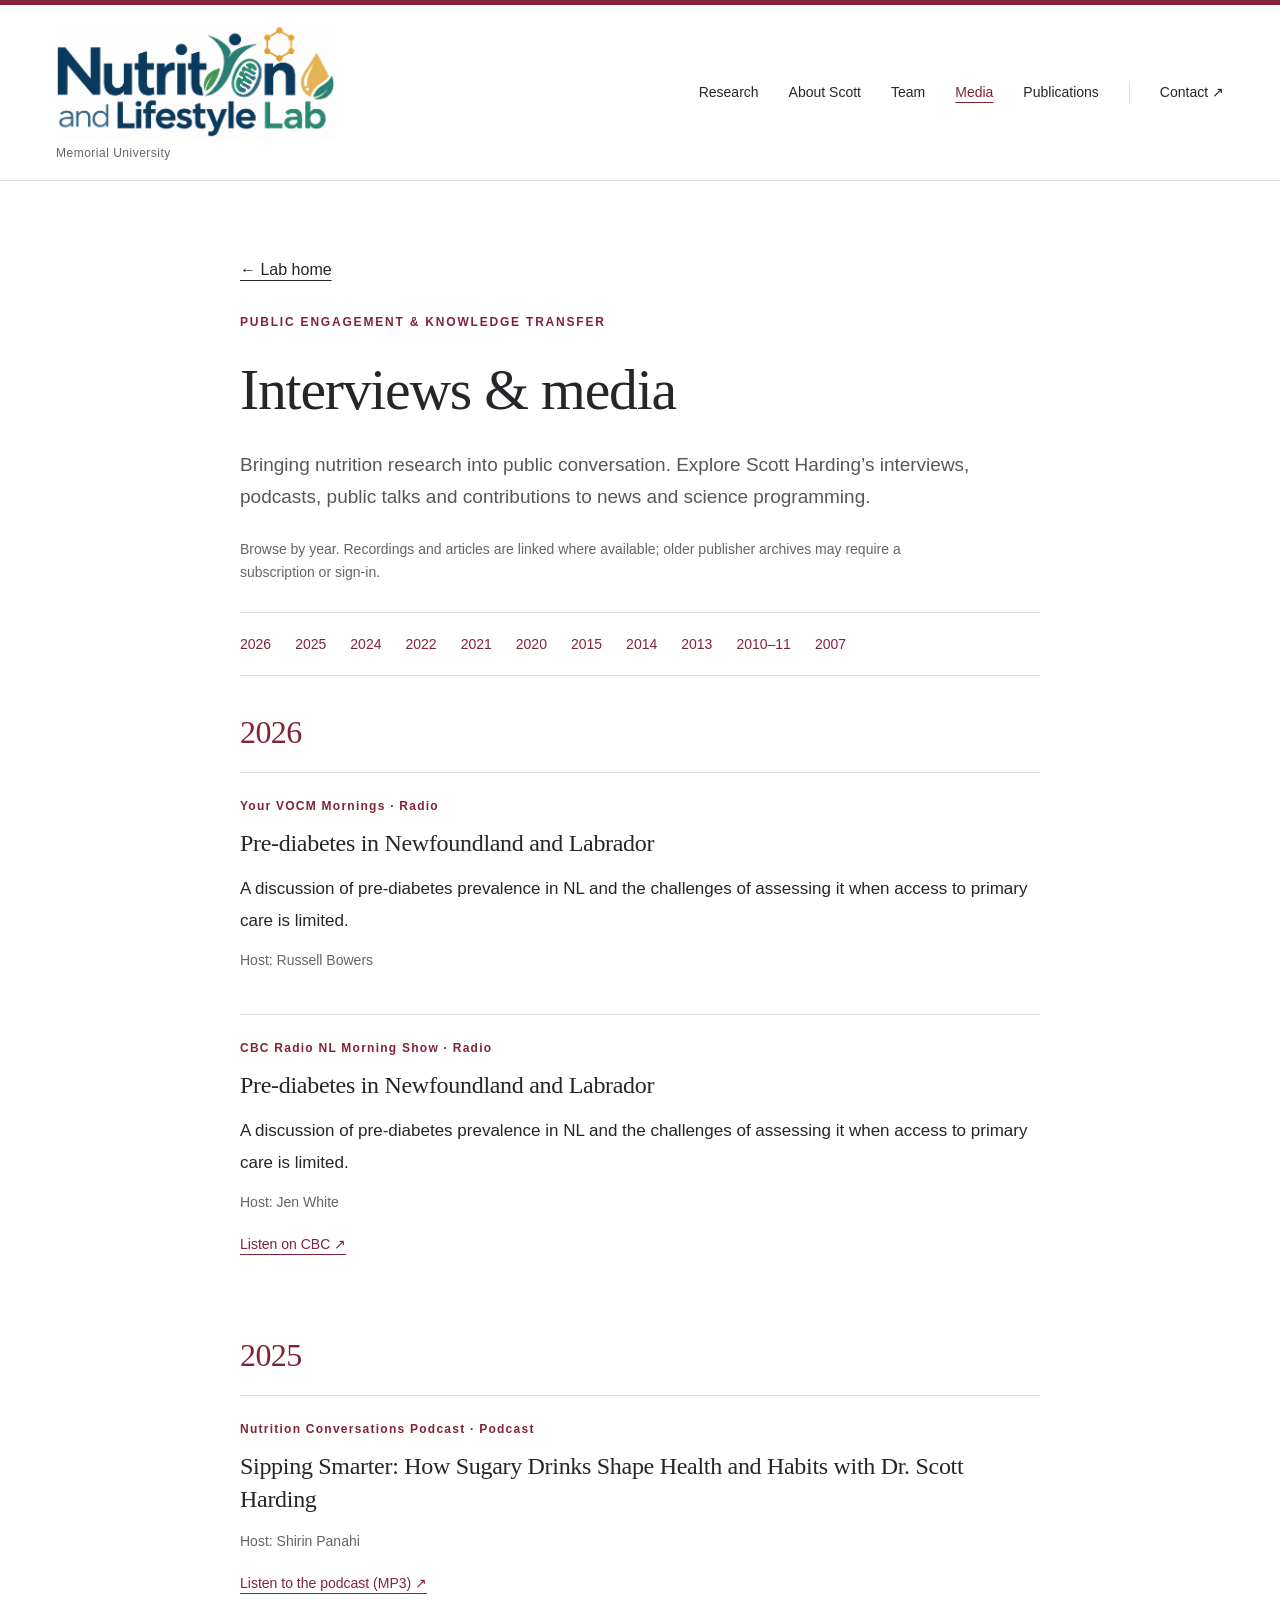
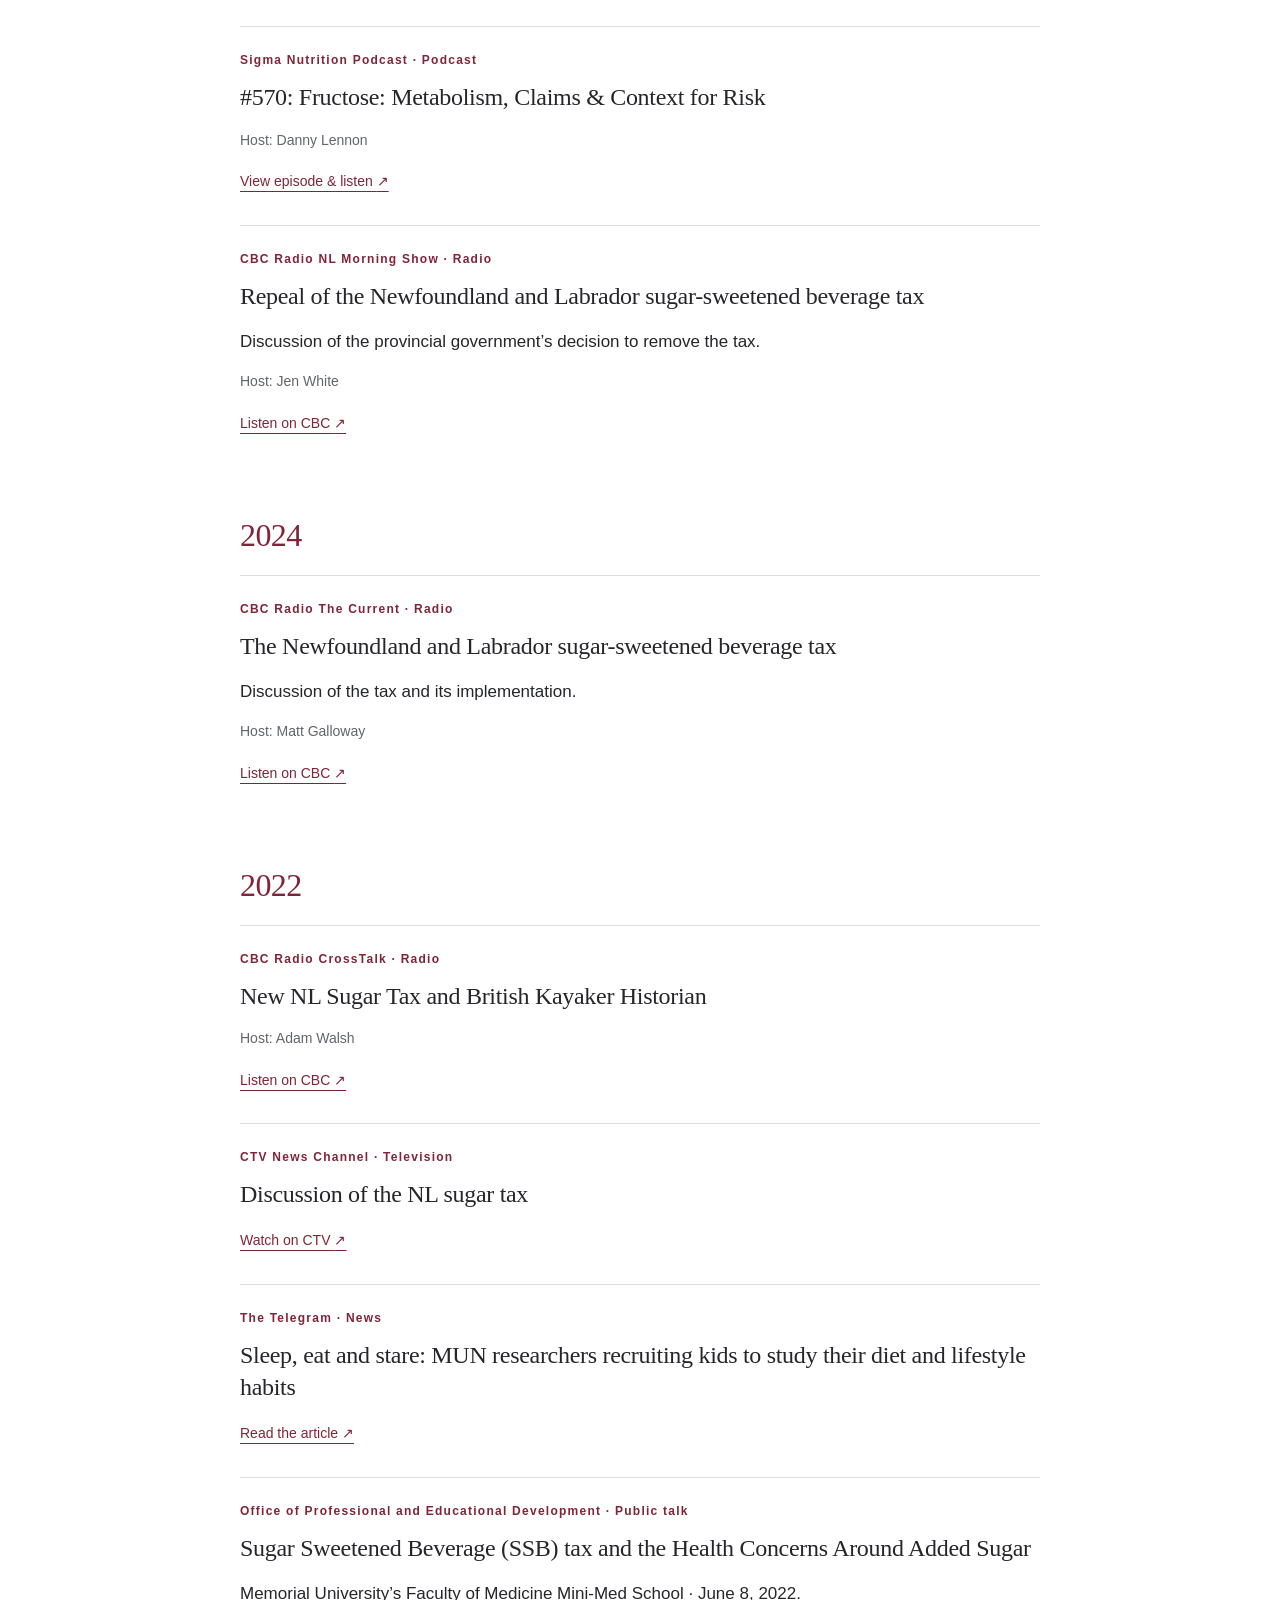
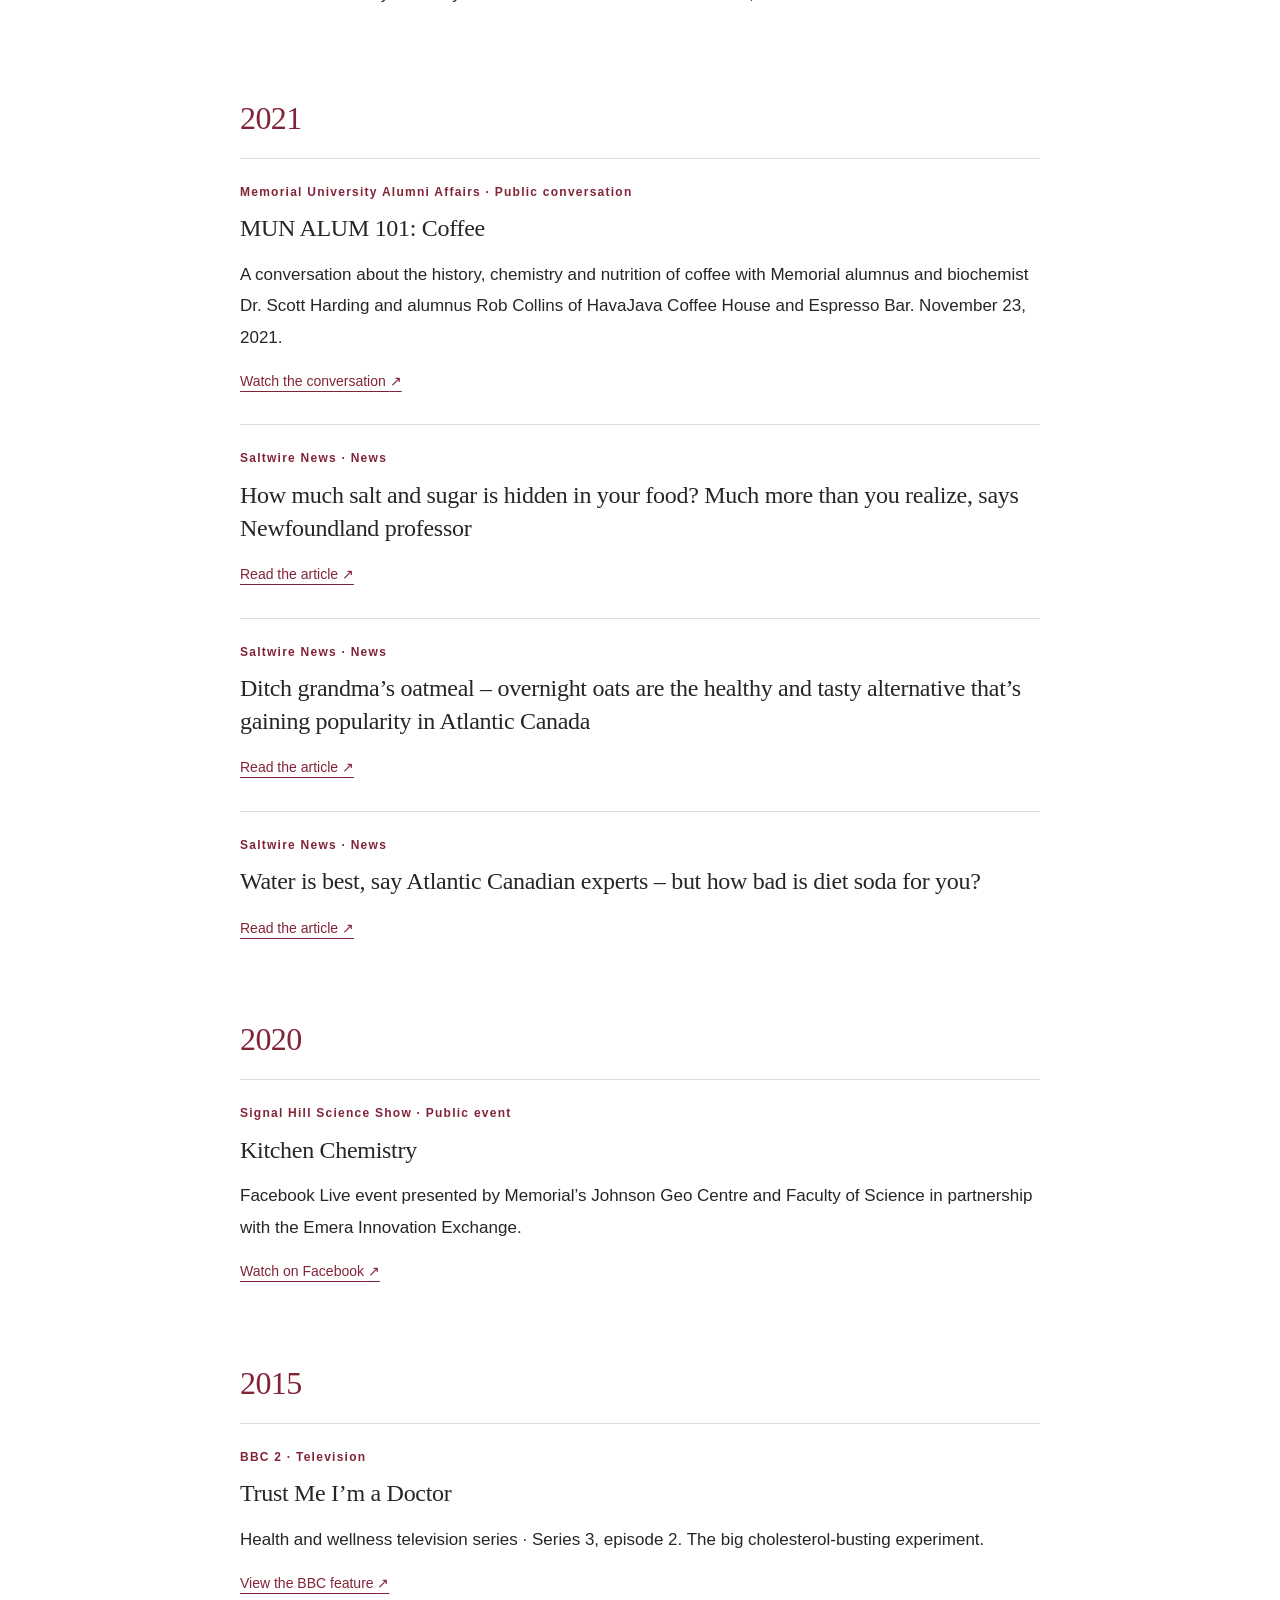
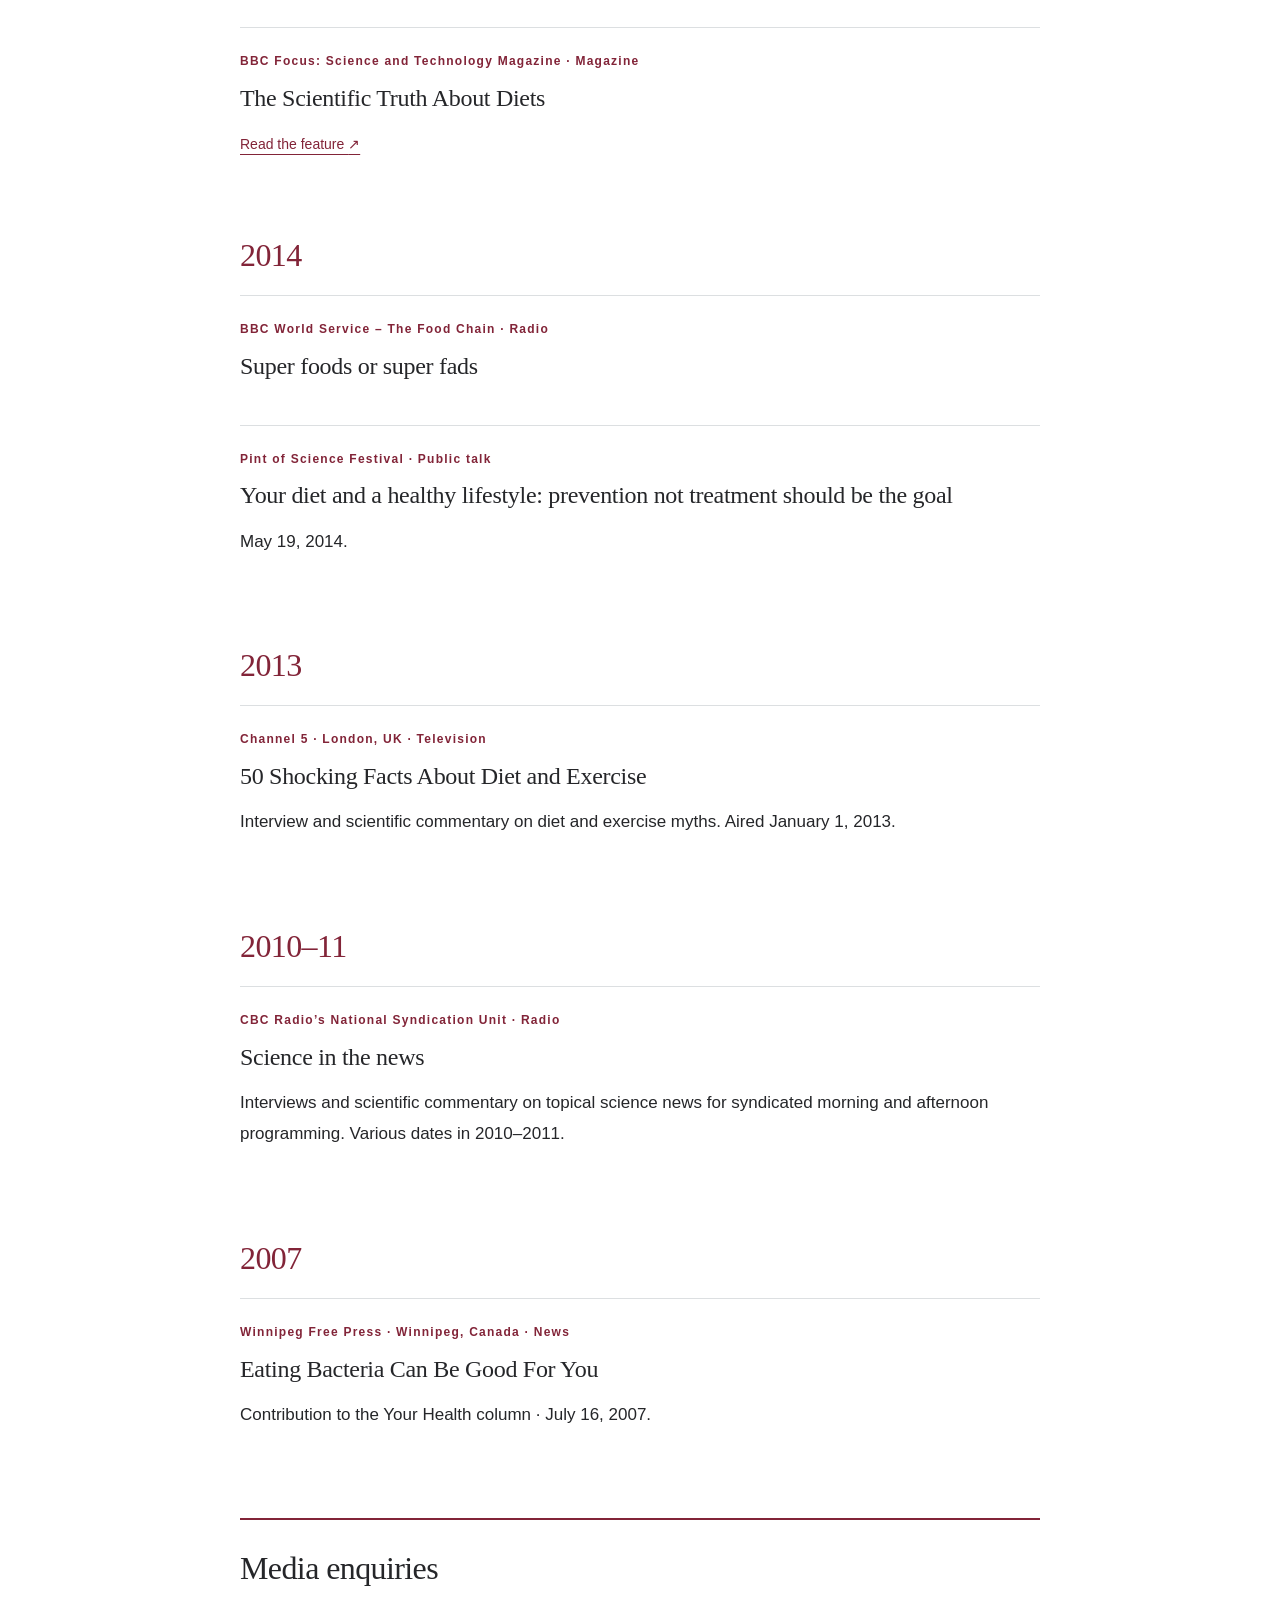
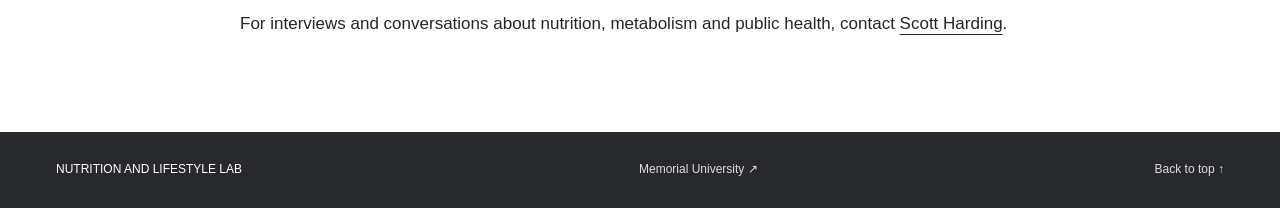
==== media/index.html @ 34200811 "Publish finished Nutrition and Lifestyle Lab website" ====
<!doctype html>
<html lang="en"><head><meta charset="utf-8"><meta name="viewport" content="width=device-width, initial-scale=1">
<title>Interviews &amp; Media | Nutrition and Lifestyle Lab</title>
<meta name="description" content="Interviews, podcasts, public talks and media contributions by Dr. Scott Harding on nutrition, metabolism and public health.">
<link rel="stylesheet" href="../style.css"></head><body><a class="skip" href="#main">Skip to content</a><header><div class="nav wrap"><a class="brand" href="../" aria-label="Nutrition and Lifestyle Lab home"><img class="brand-logo" src="../nll-logo.png" alt="Nutrition and Lifestyle Lab" width="1153" height="478" fetchpriority="high"><span class="brand-affiliation">Memorial University</span></a><nav aria-label="Main navigation"><a href="../#research">Research</a><a href="../#about">About Scott</a><a href="../team/">Team</a><a href="../media/" aria-current="page">Media</a><a href="../#publications">Publications</a><a href="../#contact">Contact <span aria-hidden="true">↗</span></a></nav></div></header>
<main id="main"><section class="wrap section story-heading"><a href="../">← Lab home</a>
<p class="eyebrow">PUBLIC ENGAGEMENT &amp; KNOWLEDGE TRANSFER</p><h1>Interviews &amp; media</h1>
<p class="intro">Bringing nutrition research into public conversation. Explore Scott Harding’s interviews, podcasts, public talks and contributions to news and science programming.</p>
<p class="source-note">Browse by year. Recordings and articles are linked where available; older publisher archives may require a subscription or sign-in.</p>
<nav class="story-nav" aria-label="Browse media by year"><a href="#year-2026">2026</a><a href="#year-2025">2025</a><a href="#year-2024">2024</a><a href="#year-2022">2022</a><a href="#year-2021">2021</a><a href="#year-2020">2020</a><a href="#year-2015">2015</a><a href="#year-2014">2014</a><a href="#year-2013">2013</a><a href="#year-2010-11">2010–11</a><a href="#year-2007">2007</a></nav></section>
<div class="wrap story media-archive"><section class="media-year" aria-labelledby="year-2026"><h2 id="year-2026">2026</h2><article class="media-entry"><p class="topic">Your VOCM Mornings · Radio</p><h3>Pre-diabetes in Newfoundland and Labrador</h3><p>A discussion of pre-diabetes prevalence in NL and the challenges of assessing it when access to primary care is limited.</p><p class="media-host">Host: Russell Bowers</p></article><article class="media-entry"><p class="topic">CBC Radio NL Morning Show · Radio</p><h3>Pre-diabetes in Newfoundland and Labrador</h3><p>A discussion of pre-diabetes prevalence in NL and the challenges of assessing it when access to primary care is limited.</p><p class="media-host">Host: Jen White</p><a class="text-link" href="https://www.cbc.ca/listen/live-radio/1-56-st-johns-morning-show/clip/16219488-rates-diabetes-rise-across-canada.-what-pre-diabetes">Listen on CBC <span aria-hidden="true">↗</span></a></article></section><section class="media-year" aria-labelledby="year-2025"><h2 id="year-2025">2025</h2><article class="media-entry"><p class="topic">Nutrition Conversations Podcast · Podcast</p><h3>Sipping Smarter: How Sugary Drinks Shape Health and Habits with Dr. Scott Harding</h3><p class="media-host">Host: Shirin Panahi</p><a class="text-link" href="https://cns-scn.ca/sites/default/uploads/podcasts/mp3/54d54caf84e5bbd48172cd1f0cc1484d.mp3">Listen to the podcast (MP3) <span aria-hidden="true">↗</span></a></article><article class="media-entry"><p class="topic">Sigma Nutrition Podcast · Podcast</p><h3>#570: Fructose: Metabolism, Claims &amp; Context for Risk</h3><p class="media-host">Host: Danny Lennon</p><a class="text-link" href="https://sigmanutrition.com/podcast/episode570/">View episode &amp; listen <span aria-hidden="true">↗</span></a></article><article class="media-entry"><p class="topic">CBC Radio NL Morning Show · Radio</p><h3>Repeal of the Newfoundland and Labrador sugar-sweetened beverage tax</h3><p>Discussion of the provincial government’s decision to remove the tax.</p><p class="media-host">Host: Jen White</p><a class="text-link" href="https://www.cbc.ca/listen/live-radio/1-56-st-johns-morning-show/clip/16145957-nutrition-professors-shocked-provincial-governments-decision-remove-sugar">Listen on CBC <span aria-hidden="true">↗</span></a></article></section><section class="media-year" aria-labelledby="year-2024"><h2 id="year-2024">2024</h2><article class="media-entry"><p class="topic">CBC Radio The Current · Radio</p><h3>The Newfoundland and Labrador sugar-sweetened beverage tax</h3><p>Discussion of the tax and its implementation.</p><p class="media-host">Host: Matt Galloway</p><a class="text-link" href="https://www.cbc.ca/listen/live-radio/1-63-the-current/clip/16110133-tackling-obesity-epidemic">Listen on CBC <span aria-hidden="true">↗</span></a></article></section><section class="media-year" aria-labelledby="year-2022"><h2 id="year-2022">2022</h2><article class="media-entry"><p class="topic">CBC Radio CrossTalk · Radio</p><h3>New NL Sugar Tax and British Kayaker Historian</h3><p class="media-host">Host: Adam Walsh</p><a class="text-link" href="https://www.cbc.ca/listen/live-radio/1-89/clip/15934188">Listen on CBC <span aria-hidden="true">↗</span></a></article><article class="media-entry"><p class="topic">CTV News Channel · Television</p><h3>Discussion of the NL sugar tax</h3><a class="text-link" href="https://www.ctvnews.ca/video?clipId=2512793">Watch on CTV <span aria-hidden="true">↗</span></a></article><article class="media-entry"><p class="topic">The Telegram · News</p><h3>Sleep, eat and stare: MUN researchers recruiting kids to study their diet and lifestyle habits</h3><a class="text-link" href="https://www.saltwire.com/atlantic-canada/lifestyles/sleep-eat-and-stare-mun-researchers-recruiting-kids-to-study-their-diet-and-lifestyle-habits-100717423/">Read the article <span aria-hidden="true">↗</span></a></article><article class="media-entry"><p class="topic">Office of Professional and Educational Development · Public talk</p><h3>Sugar Sweetened Beverage (SSB) tax and the Health Concerns Around Added Sugar</h3><p>Memorial University’s Faculty of Medicine Mini-Med School · June 8, 2022.</p></article></section><section class="media-year" aria-labelledby="year-2021"><h2 id="year-2021">2021</h2><article class="media-entry"><p class="topic">Memorial University Alumni Affairs · Public conversation</p><h3>MUN ALUM 101: Coffee</h3><p>A conversation about the history, chemistry and nutrition of coffee with Memorial alumnus and biochemist Dr. Scott Harding and alumnus Rob Collins of HavaJava Coffee House and Espresso Bar. November 23, 2021.</p><a class="text-link" href="https://youtu.be/mo2rugDzQDI">Watch the conversation <span aria-hidden="true">↗</span></a></article><article class="media-entry"><p class="topic">Saltwire News · News</p><h3>How much salt and sugar is hidden in your food? Much more than you realize, says Newfoundland professor</h3><a class="text-link" href="https://www.saltwire.com/atlantic-canada/lifestyles/how-much-salt-and-sugar-is-hidden-in-your-food-much-more-than-you-realize-says-newfoundland-professor-100603102/">Read the article <span aria-hidden="true">↗</span></a></article><article class="media-entry"><p class="topic">Saltwire News · News</p><h3>Ditch grandma’s oatmeal – overnight oats are the healthy and tasty alternative that’s gaining popularity in Atlantic Canada</h3><a class="text-link" href="https://www.saltwire.com/nova-scotia/lifestyles/ditch-grandmas-oatmeal-overnight-oats-are-the-healthy-and-tasty-alternative-thats-gaining-popularity-in-atlantic-canada-562484/">Read the article <span aria-hidden="true">↗</span></a></article><article class="media-entry"><p class="topic">Saltwire News · News</p><h3>Water is best, say Atlantic Canadian experts – but how bad is diet soda for you?</h3><a class="text-link" href="https://www.saltwire.com/nova-scotia/lifestyles/water-is-best-say-atlantic-canadian-experts-but-how-bad-is-diet-soda-for-you-561380/">Read the article <span aria-hidden="true">↗</span></a></article></section><section class="media-year" aria-labelledby="year-2020"><h2 id="year-2020">2020</h2><article class="media-entry"><p class="topic">Signal Hill Science Show · Public event</p><h3>Kitchen Chemistry</h3><p>Facebook Live event presented by Memorial’s Johnson Geo Centre and Faculty of Science in partnership with the Emera Innovation Exchange.</p><a class="text-link" href="https://www.facebook.com/51269471314/videos/358355875518240">Watch on Facebook <span aria-hidden="true">↗</span></a></article></section><section class="media-year" aria-labelledby="year-2015"><h2 id="year-2015">2015</h2><article class="media-entry"><p class="topic">BBC 2 · Television</p><h3>Trust Me I’m a Doctor</h3><p>Health and wellness television series · Series 3, episode 2. The big cholesterol-busting experiment.</p><a class="text-link" href="http://www.bbc.co.uk/programmes/articles/1gwkvHnPHRTlTQgzNrTrndx/the-big-cholesterol-busting-experiment">View the BBC feature <span aria-hidden="true">↗</span></a></article><article class="media-entry"><p class="topic">BBC Focus: Science and Technology Magazine · Magazine</p><h3>The Scientific Truth About Diets</h3><a class="text-link" href="http://www.sciencefocus.com/feature/science/scientific-truth-about-diets">Read the feature <span aria-hidden="true">↗</span></a></article></section><section class="media-year" aria-labelledby="year-2014"><h2 id="year-2014">2014</h2><article class="media-entry"><p class="topic">BBC World Service – The Food Chain · Radio</p><h3>Super foods or super fads</h3></article><article class="media-entry"><p class="topic">Pint of Science Festival · Public talk</p><h3>Your diet and a healthy lifestyle: prevention not treatment should be the goal</h3><p>May 19, 2014.</p></article></section><section class="media-year" aria-labelledby="year-2013"><h2 id="year-2013">2013</h2><article class="media-entry"><p class="topic">Channel 5 · London, UK · Television</p><h3>50 Shocking Facts About Diet and Exercise</h3><p>Interview and scientific commentary on diet and exercise myths. Aired January 1, 2013.</p></article></section><section class="media-year" aria-labelledby="year-2010-11"><h2 id="year-2010-11">2010–11</h2><article class="media-entry"><p class="topic">CBC Radio’s National Syndication Unit · Radio</p><h3>Science in the news</h3><p>Interviews and scientific commentary on topical science news for syndicated morning and afternoon programming. Various dates in 2010–2011.</p></article></section><section class="media-year" aria-labelledby="year-2007"><h2 id="year-2007">2007</h2><article class="media-entry"><p class="topic">Winnipeg Free Press · Winnipeg, Canada · News</p><h3>Eating Bacteria Can Be Good For You</h3><p>Contribution to the Your Health column · July 16, 2007.</p></article></section>
<aside class="media-contact"><h2>Media enquiries</h2><p>For interviews and conversations about nutrition, metabolism and public health, contact <a href="mailto:sharding@mun.ca">Scott Harding</a>.</p></aside>
</div></main><footer><div class="wrap"><span>NUTRITION AND LIFESTYLE LAB </span><a href="https://www.mun.ca/human-biosciences/scott-harding/the-harding-lab/">Memorial University ↗</a><a href="#">Back to top ↑</a></div></footer></body></html>
---- style.css ----
:root{--ink:#252629;--muted:#62656b;--wine:#822438;--line:#dcdfe1;--pale:#f4f5f6}*{box-sizing:border-box}html{scroll-behavior:smooth;scroll-padding-top:100px}body{margin:0;color:var(--ink);background:#fff;font:16px/1.65 Arial,Helvetica,sans-serif}a{color:inherit;text-underline-offset:5px}a:hover{color:var(--wine)}a:focus-visible,summary:focus-visible{outline:3px solid #b16072;outline-offset:6px}.wrap{max-width:1200px;width:calc(100% - 112px);margin:auto}.skip{position:absolute;top:-100px;background:white;z-index:10;padding:15px}.skip:focus{top:0}header{border-top:5px solid var(--wine);border-bottom:1px solid var(--line);background:#fff}.nav{display:flex;justify-content:space-between;align-items:center;min-height:100px;gap:25px}.brand{display:flex;align-items:center;gap:16px;text-decoration:none;font-weight:700;letter-spacing:1.5px;font-size:16px;line-height:1.4}.brand-mark{font:54px/1 Georgia,serif;letter-spacing:-5px}.brand-mark span{color:var(--wine)}.brand small{display:block;font-size:13px;font-weight:400;letter-spacing:.6px;color:var(--muted);margin-top:4px}nav{display:flex;gap:30px;font-size:14px}nav a{text-decoration:none}nav a:last-child{border-left:1px solid var(--line);padding-left:30px}.hero{padding:66px 0 72px}.eyebrow{font-size:12px;letter-spacing:1.8px;color:var(--wine);font-weight:700;margin:0 0 24px}.hero-grid{display:grid;grid-template-columns:1.85fr 1fr;gap:80px}h1,h2{font-family:Georgia,'Times New Roman',serif;font-weight:400;letter-spacing:-1.6px;line-height:1.1;margin:0}h1{font-size:clamp(42px,4.6vw,64px)}h1 em{font-weight:400;color:var(--wine)}.intro{max-width:550px;font-size:19px;line-height:1.7;margin:26px 0 29px;color:#54575c}.button{display:inline-flex;gap:30px;padding:13px 21px;background:var(--wine);color:#fff;text-decoration:none;font-size:14px}.button:hover{background:#632031;color:#fff}.hero-note{align-self:end;padding-bottom:5px;font-family:Georgia,serif;font-size:24px;line-height:1.5}.rule{display:block;width:45px;height:3px;background:var(--wine);margin-bottom:24px}.hero-note .muted{font-family:Arial,sans-serif;font-size:14px;line-height:1.85;color:var(--muted);margin:26px 0}.note-bottom{font:11px/1.8 Arial,sans-serif;letter-spacing:1.2px;border-top:1px solid var(--line);padding-top:22px}.research-band{background:var(--pale);border-top:1px solid #e7e8ea}.section{padding-top:76px;padding-bottom:76px}.section-heading{display:flex;justify-content:space-between;align-items:end;gap:70px;margin-bottom:42px}.section-heading>p{max-width:400px;color:var(--muted);margin:0}.section-heading .eyebrow{margin-bottom:16px}h2{font-size:42px}h3{font-size:20px;line-height:1.35;font-weight:500;margin:15px 0 13px}.research-grid{display:grid;grid-template-columns:repeat(3,1fr);gap:0 32px}.research-grid article{padding:27px 0 25px;border-top:1px solid #bfc3c8;display:flex;flex-direction:column}.topic,.journal{font-size:11px;letter-spacing:1.25px;color:var(--wine);font-weight:700}.research-grid article>p{color:var(--muted);margin:0 0 22px;font-size:15px;line-height:1.75}.research-grid details{margin-top:auto;font-size:14px}summary{display:flex;justify-content:space-between;cursor:pointer;list-style:none;font-weight:600}summary::-webkit-details-marker{display:none}summary span{font-size:20px;color:var(--wine);line-height:1}.research-grid details[open] summary span{transform:rotate(45deg)}details div{padding-top:5px;color:#54575c}details a{color:var(--wine)}.methods{border-top:1px solid var(--line);margin-top:25px;padding-top:22px;display:flex;gap:35px;align-items:baseline}.methods>span{white-space:nowrap;font-size:11px;letter-spacing:1px;color:var(--wine);font-weight:700}.methods p{font-size:14px;color:var(--muted);margin:0}.about{display:grid;grid-template-columns:1fr 2.1fr;gap:90px}.portrait img{display:block;width:100%;max-width:250px;height:auto;background:#eee}.portrait>p{font-size:12px;letter-spacing:1px;margin:19px 0 0}.portrait small{display:block;color:var(--muted);font-size:14px;letter-spacing:0;margin-top:3px}.bio .eyebrow{margin-bottom:16px}.bio>p:not(.eyebrow){color:var(--muted);margin-top:24px}.education{display:grid;grid-template-columns:repeat(3,1fr);gap:20px;border-top:1px solid var(--line);padding-top:24px;margin:30px 0;font-size:13px;color:var(--muted)}.education strong{display:block;font-size:14px;color:var(--ink);margin-bottom:4px}.inline-links{display:flex;flex-wrap:wrap;gap:24px;font-size:14px}.inline-links a,.text-link{color:var(--wine)}.publications{border-top:1px solid var(--line);border-bottom:1px solid var(--line);background:#fafafa}.text-link{font-size:14px;white-space:nowrap}.paper{display:grid;grid-template-columns:80px 1fr 35px;gap:25px;padding:26px 0;border-top:1px solid var(--line);text-decoration:none}.year{font-family:Georgia,serif;font-size:24px;color:var(--muted)}.paper h3{font-family:Georgia,serif;font-size:22px;margin:7px 0 10px;line-height:1.4;max-width:850px}.paper p{font-size:13px;color:var(--muted);margin:0}.paper-arrow{color:var(--wine);font-size:23px}.contact{display:grid;grid-template-columns:1.4fr 1fr;gap:100px}.contact>div>p:not(.eyebrow){max-width:440px;color:var(--muted)}.email{display:inline-block;font:27px/1.5 Georgia,serif;color:var(--wine);margin-top:15px}.email span{margin-left:20px}.contact-details{border-left:1px solid var(--line);padding-left:45px}.contact-details h3{font-size:17px;margin-top:0}.contact-details p,.contact-details>a{font-size:14px}.contact-details hr{border:0;border-top:1px solid var(--line);margin:26px 0}footer{background:#28292c;color:#fff;padding:28px 0;font-size:12px}footer>.wrap{display:flex;justify-content:space-between;gap:25px;align-items:center}footer a{color:#ddd;text-decoration:none}.footer-sub{color:#afb1b6;margin-left:7px}footer a:hover{color:#fff}@media(min-width:1600px){.wrap{max-width:1280px}.hero{padding-top:85px;padding-bottom:90px}}@media(max-width:900px){.wrap{width:calc(100% - 56px)}.hero-grid{gap:40px;grid-template-columns:1.6fr 1fr}h1{font-size:45px}.hero-note{font-size:20px}.research-grid{grid-template-columns:repeat(2,1fr)}.about{gap:45px;grid-template-columns:1fr 2fr}.section-heading{gap:30px}.section-heading>p{max-width:330px}h2{font-size:36px}.contact{gap:40px}.contact-details{padding-left:30px}nav{gap:18px}nav a:last-child{padding-left:18px}.education{grid-template-columns:1fr;gap:12px}.education strong{display:inline;margin-right:8px}footer>.wrap{flex-wrap:wrap}}@media(max-width:600px){.wrap{width:calc(100% - 40px)}.nav{align-items:start;flex-direction:column;padding:18px 0;gap:20px}.brand-mark{font-size:42px}.brand{font-size:14px}.brand small{font-size:12px}nav{width:100%;justify-content:space-between;gap:10px;font-size:13px}nav a:last-child{border:0;padding-left:0}.hero{padding:42px 0}.hero-grid{grid-template-columns:1fr;gap:35px}h1{font-size:41px;letter-spacing:-1.4px}.intro{font-size:17px}.hero-note{border-top:1px solid var(--line);padding-top:25px;font-size:21px}.hero-note .rule{display:none}.hero-note>p{margin:0}.hero-note .muted{margin:17px 0}.note-bottom{padding-top:16px}.section{padding-top:48px;padding-bottom:48px}.section-heading{display:block;margin-bottom:30px}.section-heading>p{margin-top:22px;max-width:none}.section-heading>.text-link{display:inline-block;margin-top:22px}.research-grid{grid-template-columns:1fr}h2{font-size:34px}.research-grid article>p{font-size:16px}.methods{display:block}.methods p{margin-top:10px}.about{display:flex;flex-direction:column;gap:28px}.portrait{display:flex;align-items:center;gap:20px}.portrait img{width:110px}.portrait>p{margin:0}.bio>p:not(.eyebrow){font-size:16px}.paper{grid-template-columns:42px 1fr;gap:15px}.year{font-size:20px}.paper-arrow{display:none}.paper h3{font-size:20px}.contact{grid-template-columns:1fr;gap:35px}.contact-details{border-left:0;border-top:1px solid var(--line);padding:28px 0 0}.email{font-size:25px}footer>.wrap{display:flex;flex-direction:column;align-items:start;gap:14px}}@media(prefers-reduced-motion:reduce){html{scroll-behavior:auto}}
/* Research stories and team */
.research-grid h3 a{text-decoration:none}.research-grid h3 a:hover{text-decoration:underline}.project-story li{font-size:17px;line-height:1.85;margin-bottom:18px}.project-story h3{font-family:Georgia,serif;font-size:24px;margin-top:30px}.story-return{border-top:1px solid var(--line);padding-top:28px;margin-top:45px!important}.story-nav a{max-width:100%}.project-story{overflow-wrap:break-word}
.brand{max-width:340px;font-size:15px;letter-spacing:1px}.story-heading h1,.team-heading h1{font-size:clamp(38px,4.5vw,58px)}.story-heading>.eyebrow{margin-top:30px}.source-note{font-size:14px;color:var(--muted);max-width:720px}.story-nav{flex-wrap:wrap;margin-top:30px}.story-nav a:last-child{border:0;padding:0}.story{max-width:800px;padding-bottom:70px}.story p{font-size:17px;line-height:1.85;margin:0 0 22px}.story h2{font-size:32px;margin:42px 0 22px}.story figure{margin:32px 0}.story img{width:100%;height:auto}.pi-strip{display:flex;gap:24px;align-items:center;padding:30px 0;border-top:1px solid var(--line);border-bottom:1px solid var(--line);margin:35px 0 50px}.pi-strip h2{font-size:28px}.pi-strip p{margin:8px 0}.pi-strip a{font-size:14px;color:var(--wine)}.pi-strip img{object-fit:cover}.member-list{list-style:none;padding:0;margin:25px 0 35px;display:grid;grid-template-columns:1fr 1fr;gap:0 42px}.member-list li{border-top:1px solid var(--line);padding:17px 0}.member-list summary{align-items:baseline;gap:15px;font-size:17px}.member-meta{font-size:13px;color:var(--muted);text-align:right;font-weight:400}.member-meta b{font-size:20px;color:var(--wine);margin-left:10px;display:inline-block}.member-list details[open] .member-meta b{transform:rotate(45deg)}.training-record{margin-top:18px;font-size:15px}.training-record p{margin:5px 0}.training{font-size:13px;color:var(--wine)}.alumni-title{margin-top:55px}.group-title{margin-top:35px;font-size:22px;font-family:Georgia,serif}.team-heading>.intro{max-width:700px}.eyebrow,.topic,.journal,.methods>span,.note-bottom{font-size:12px}@media(max-width:900px){.nav{flex-wrap:wrap;padding:20px 0}.member-list{grid-template-columns:1fr}.brand{max-width:none}}@media(max-width:600px){nav{flex-wrap:wrap;justify-content:flex-start;gap:12px 18px}.story p{font-size:16px}.member-list summary{flex-wrap:wrap;gap:5px}.pi-strip h2{font-size:23px}.member-meta{text-align:left}.brand{font-size:14px}}

/* Shared typography and spacing across all pages. */
:root{--font-body:Arial,Helvetica,sans-serif;--font-heading:Georgia,'Times New Roman',serif}
body{font-family:var(--font-body)}
h1,h2,.story h3,.group-title,.paper h3{font-family:var(--font-heading)}
h1,h2,h3{overflow-wrap:break-word}
.nav>nav{flex-wrap:wrap;align-items:center;row-gap:12px}
.story-heading{max-width:800px;padding-bottom:36px}
.story-heading h1{font-size:clamp(36px,4.5vw,58px);line-height:1.14;letter-spacing:-1.2px;text-wrap:balance}
.story-heading>.intro{max-width:none;margin-bottom:24px}
.story-heading>.source-note{margin-bottom:24px}
.story-nav{display:flex;flex-wrap:wrap;justify-content:flex-start;gap:12px 24px;border-top:1px solid var(--line);border-bottom:1px solid var(--line);padding:20px 0;margin-top:28px;line-height:1.6}
.story-nav a{color:var(--wine);text-decoration:underline;text-decoration-color:transparent;text-underline-offset:4px}
.story-nav a:hover{text-decoration-color:currentColor}
.story{font-size:17px;line-height:1.85}
.story p,.story li{font-size:inherit;line-height:inherit}
.story>h2:first-child{margin-top:0}
.story h2{font-size:32px;line-height:1.25;letter-spacing:-.6px;margin:42px 0 20px;text-wrap:pretty}
.story h3{font-size:24px;line-height:1.35;letter-spacing:-.3px;margin:30px 0 16px}
.story ul,.story ol{padding-left:1.4em;margin:0 0 24px}
.story li{padding-left:.25em;margin-bottom:18px}
.story .study-credit{font-size:15px;color:var(--muted);margin-top:-6px}
.member-list summary{padding:3px 0;align-items:baseline}
.member-list summary>span:first-child{font-size:17px;color:var(--ink);line-height:1.5;font-weight:600}
.member-list summary>.member-meta{font-size:13px;color:var(--muted);line-height:1.5;font-weight:400}
.member-meta b{line-height:1;vertical-align:baseline}
.training-record{line-height:1.75}
.pi-strip img{flex-shrink:0;height:auto}
footer a{line-height:1.6}
@media(max-width:600px){
 .story-heading{padding-bottom:28px}
 .story-heading h1{font-size:36px;letter-spacing:-.9px}
 .story-nav{gap:10px 20px;font-size:14px;padding:18px 0}
 .story{font-size:16px;padding-bottom:48px}
 .story h2{font-size:28px;margin-top:34px}
 .story h3{font-size:22px}
 .story .study-credit{font-size:14px}
 .member-list summary{gap:8px 16px}
 .pi-strip{gap:18px}
}

/* Lab logo: preserve the supplied artwork and its aspect ratio. */
.nav{padding-top:18px;padding-bottom:18px}
.brand{display:flex;flex-direction:column;align-items:flex-start;gap:5px;width:280px;max-width:100%;flex-shrink:0;letter-spacing:0}
.brand-logo{display:block;width:100%;height:auto}
.brand-affiliation{font:12px/1.5 var(--font-body);color:var(--muted);letter-spacing:.5px}
@media(max-width:900px){.brand{width:250px}}
@media(max-width:600px){.brand{width:240px;max-width:100%}.nav{gap:18px}.brand-affiliation{font-size:12px}}

/* Public engagement archive: shared story typography, compact chronological entries. */
.media-year{margin-bottom:48px}.media-year>h2{color:var(--wine);margin-top:0}
.media-entry{border-top:1px solid var(--line);padding:24px 0 28px}
.media-entry .topic{font-size:12px;line-height:1.65;margin:0 0 10px}
.media-entry h3{margin:0 0 14px;font-size:24px}
.media-entry p{margin-bottom:12px}.media-entry .media-host{font-size:14px;color:var(--muted)}
.media-entry .text-link{display:inline-block;white-space:normal}
.media-contact{border-top:2px solid var(--wine);padding-top:28px}
.media-contact h2{margin-top:0}.nav a[aria-current="page"]{color:var(--wine);text-decoration:underline}
@media(max-width:600px){.media-entry h3{font-size:22px}.media-year{margin-bottom:34px}}
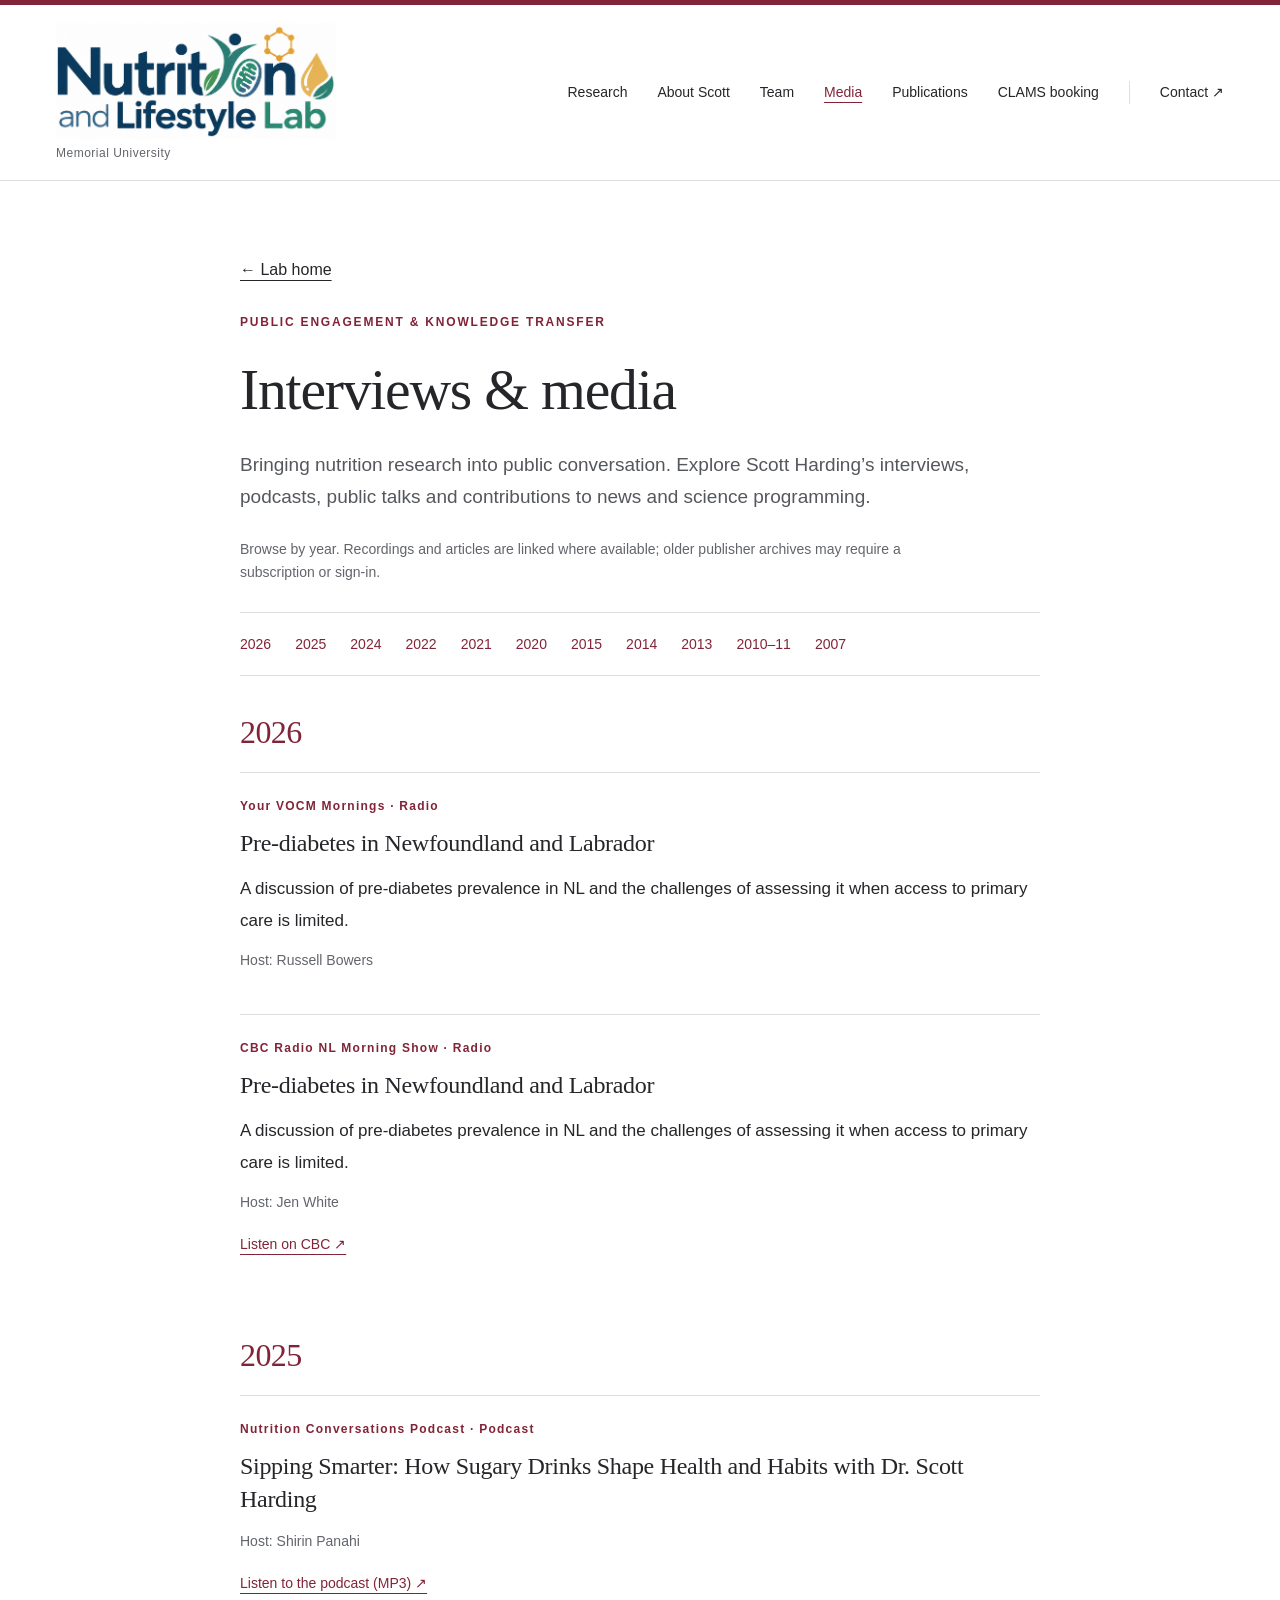
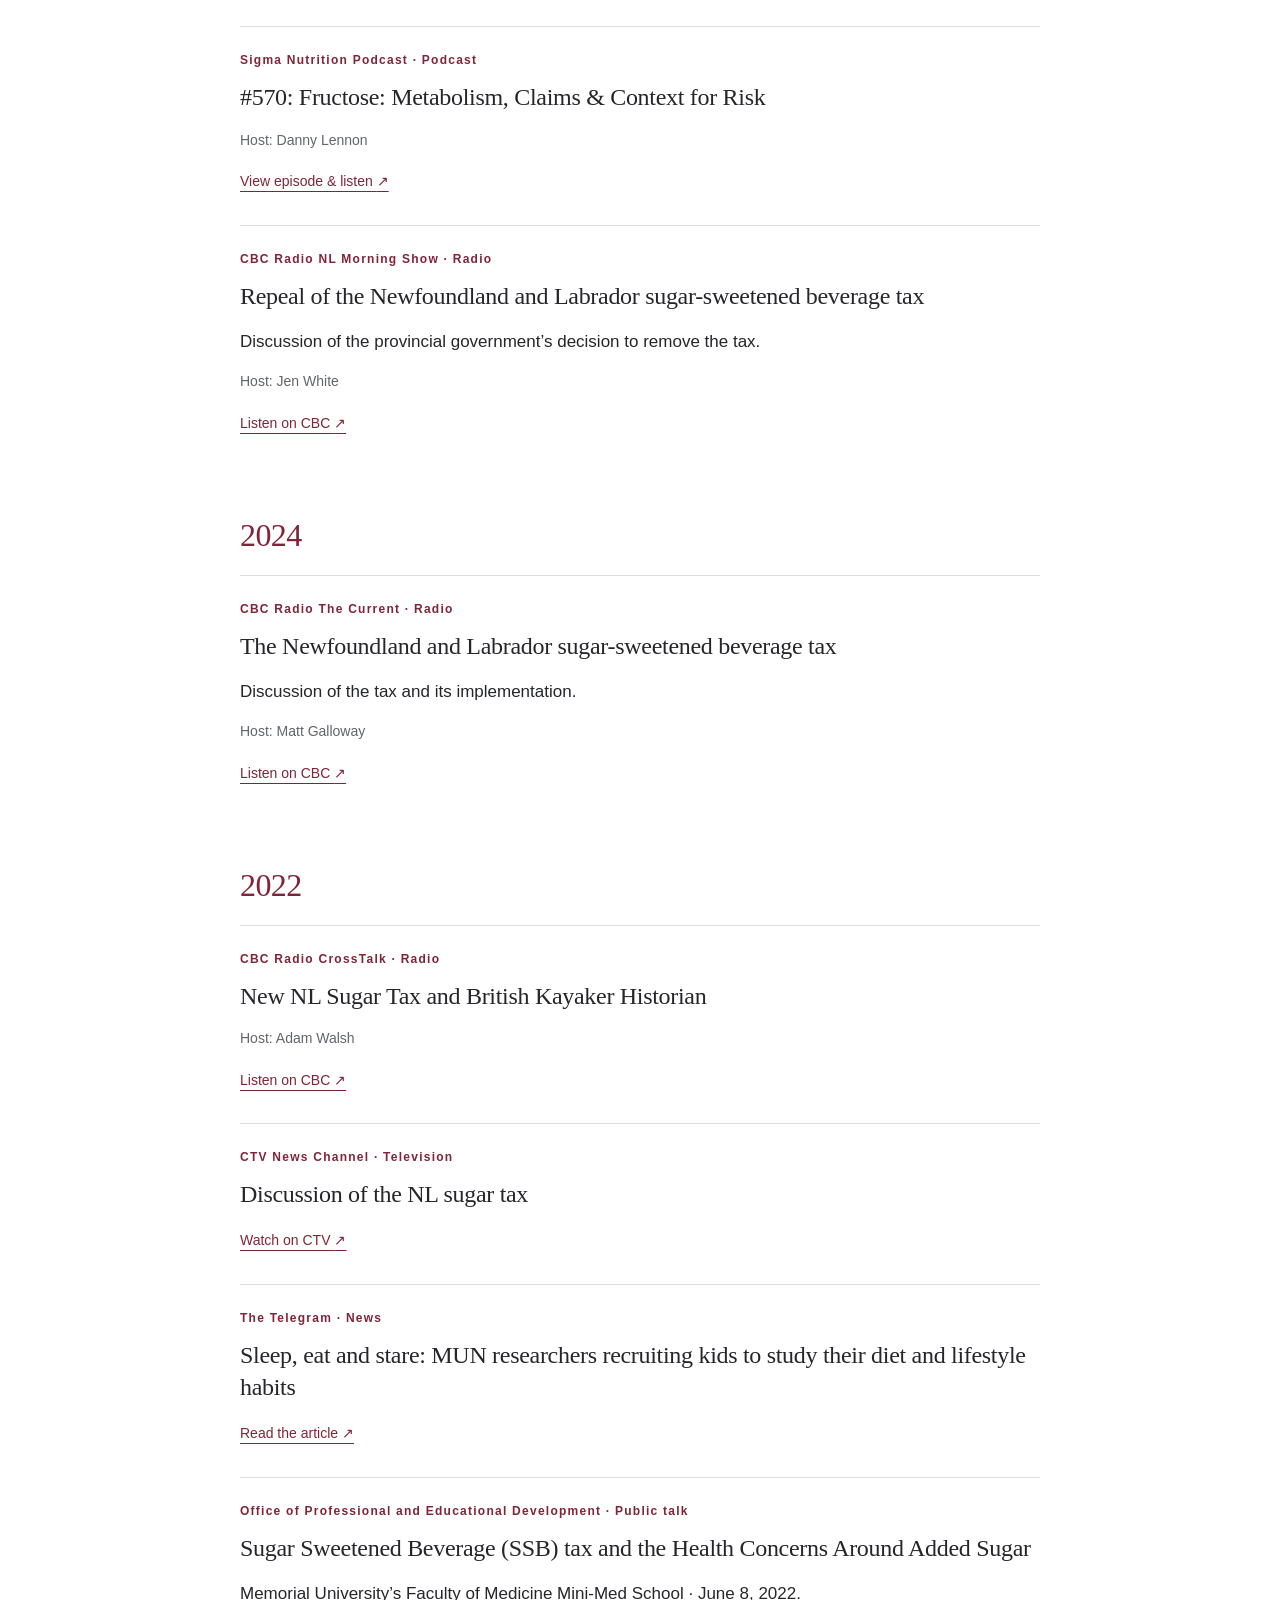
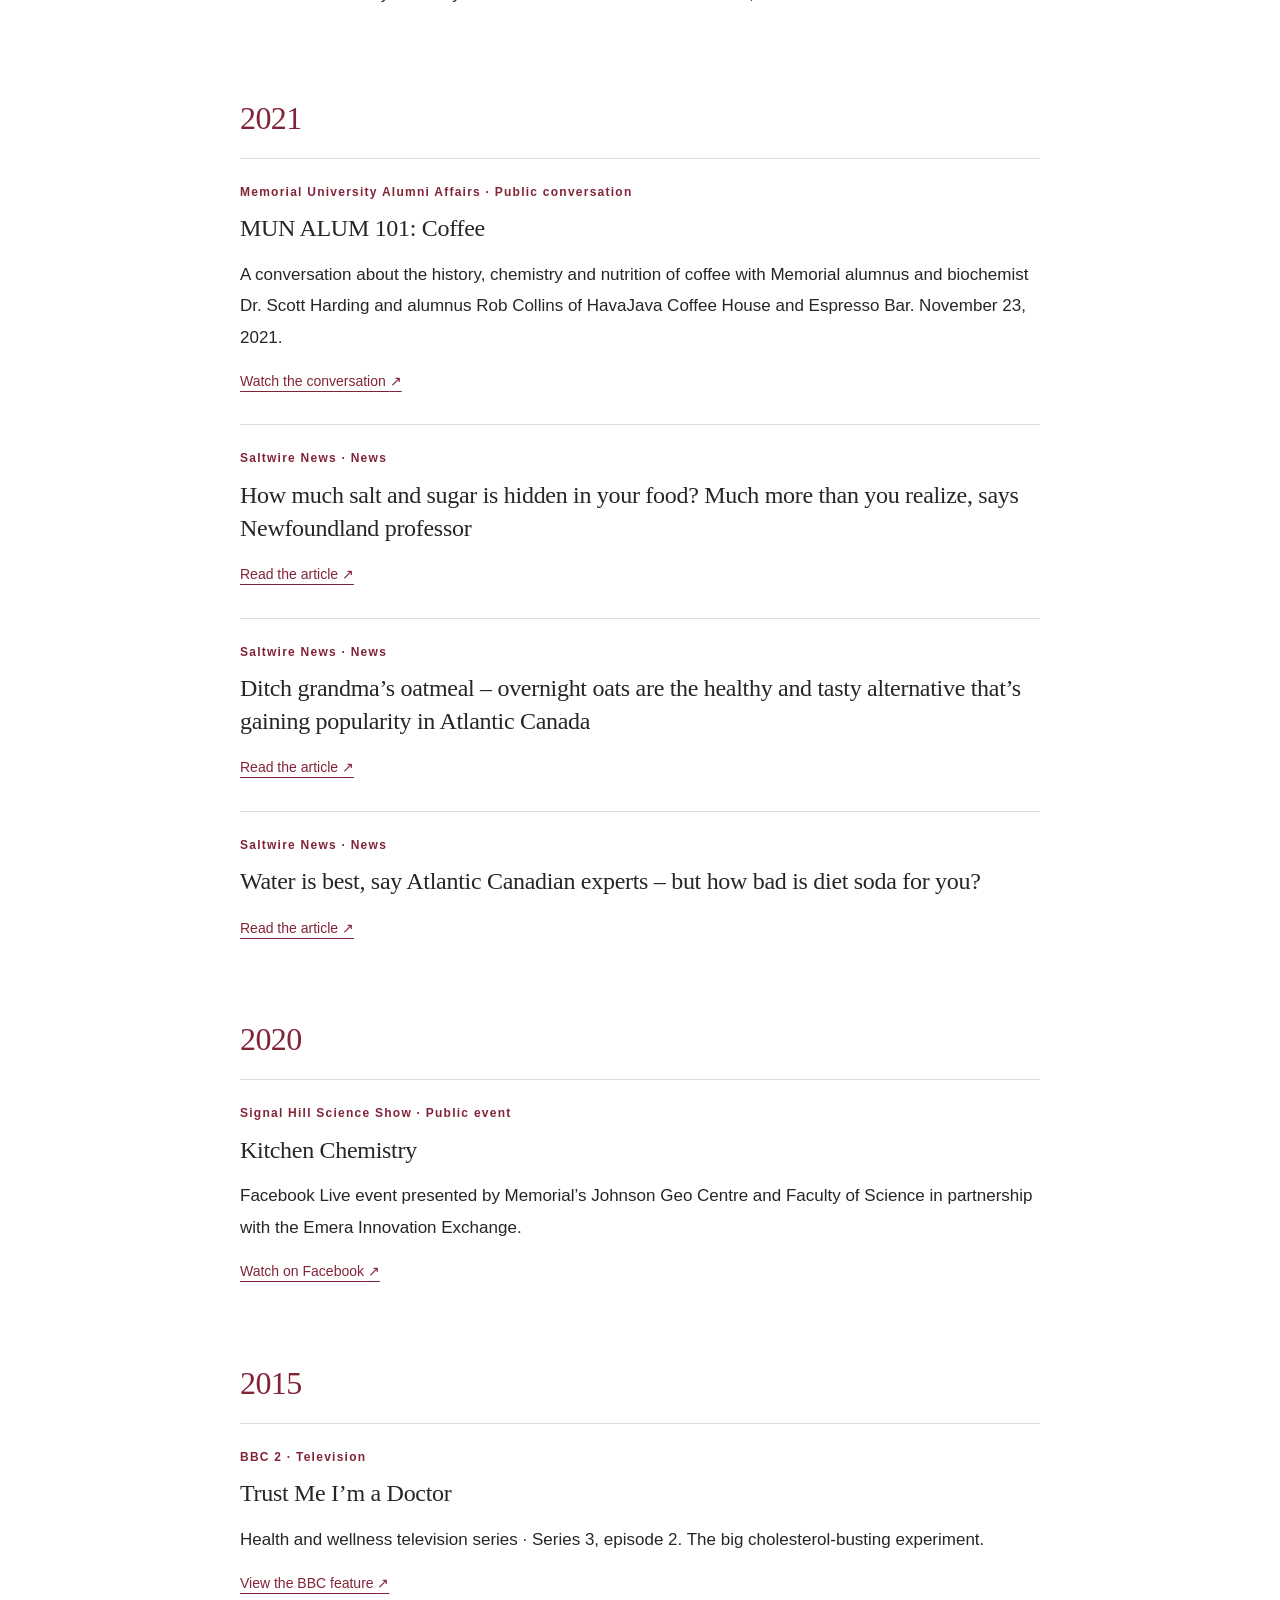
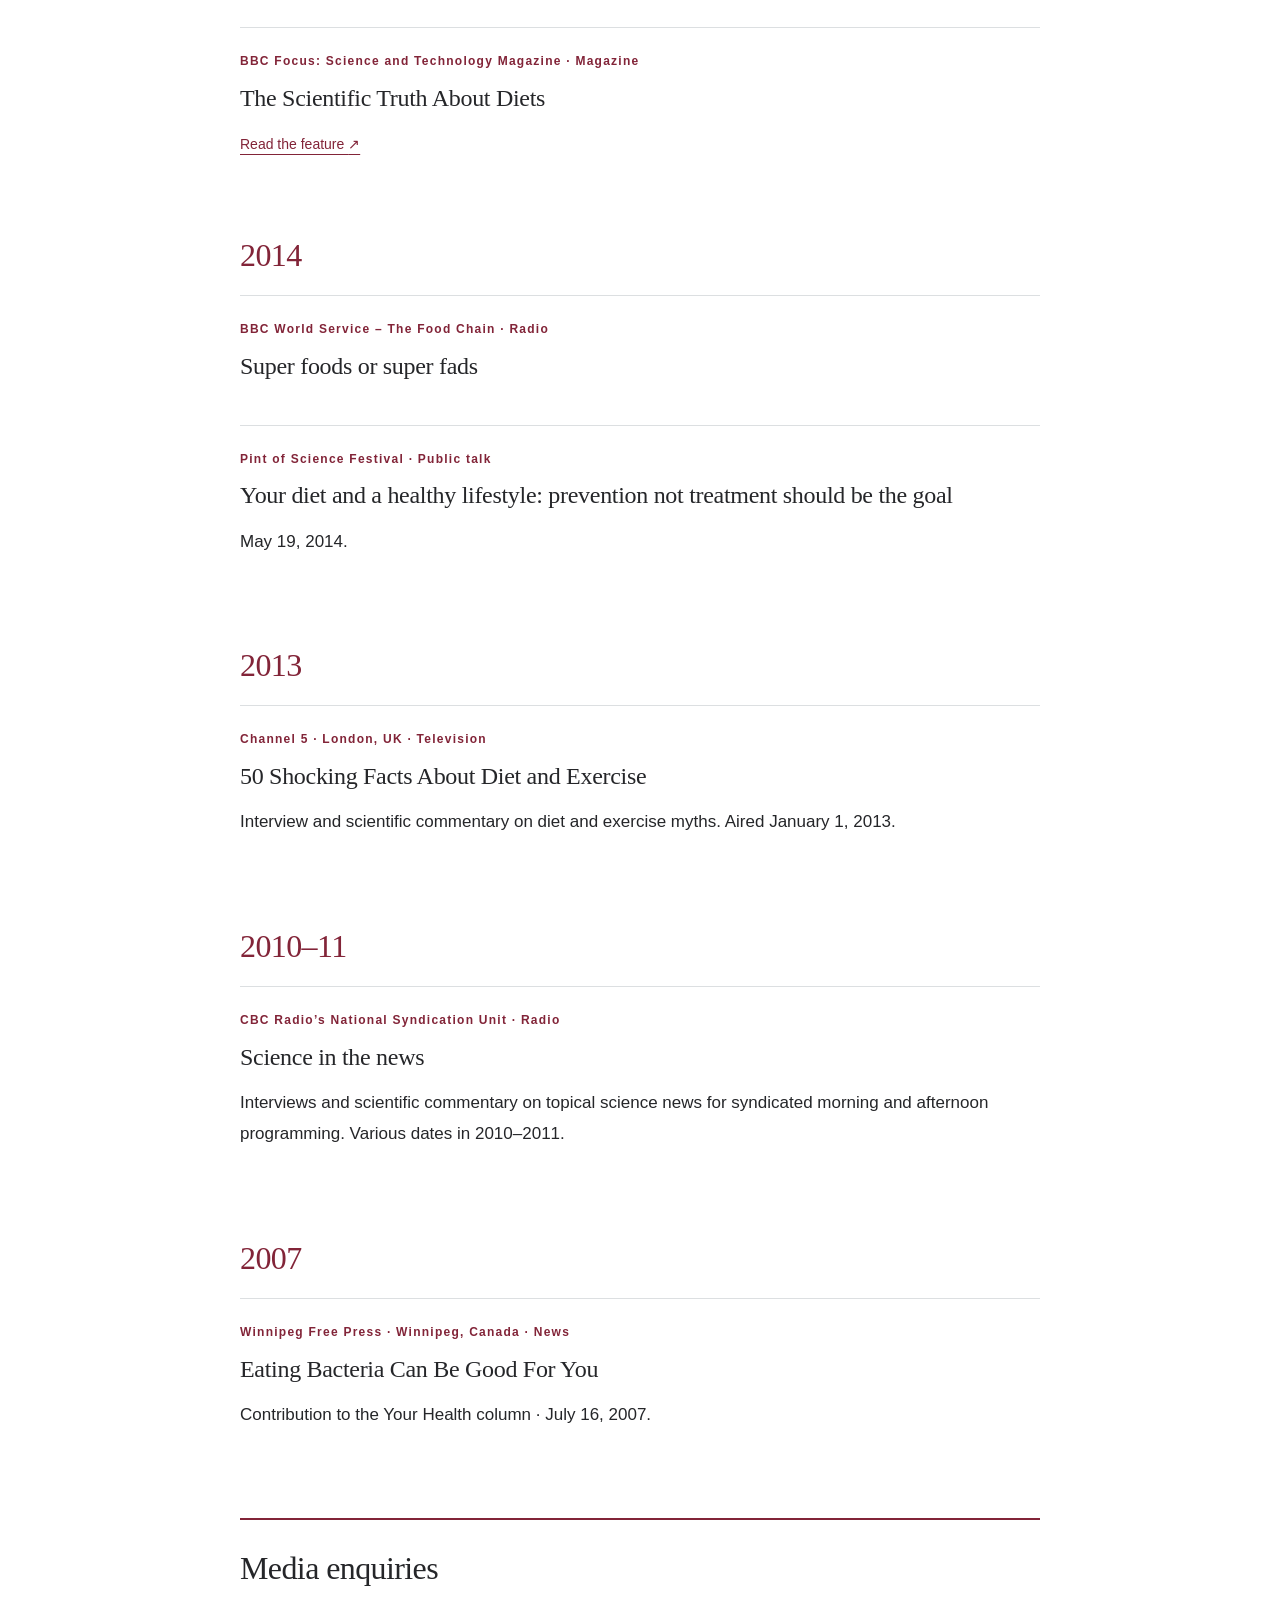
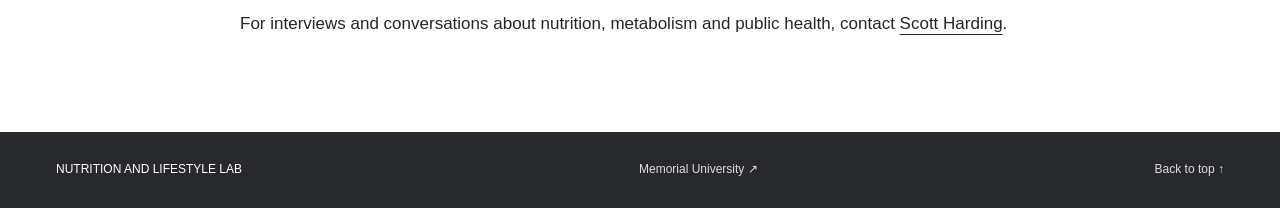
==== commit 61fb6e74: "Add CLAMS booking page and site-wide navigation link" ====
--- a/media/index.html
+++ b/media/index.html
@@ -2,7 +2,7 @@
 <html lang="en"><head><meta charset="utf-8"><meta name="viewport" content="width=device-width, initial-scale=1">
 <title>Interviews &amp; Media | Nutrition and Lifestyle Lab</title>
 <meta name="description" content="Interviews, podcasts, public talks and media contributions by Dr. Scott Harding on nutrition, metabolism and public health.">
-<link rel="stylesheet" href="../style.css"></head><body><a class="skip" href="#main">Skip to content</a><header><div class="nav wrap"><a class="brand" href="../" aria-label="Nutrition and Lifestyle Lab home"><img class="brand-logo" src="../nll-logo.png" alt="Nutrition and Lifestyle Lab" width="1153" height="478" fetchpriority="high"><span class="brand-affiliation">Memorial University</span></a><nav aria-label="Main navigation"><a href="../#research">Research</a><a href="../#about">About Scott</a><a href="../team/">Team</a><a href="../media/" aria-current="page">Media</a><a href="../#publications">Publications</a><a href="../#contact">Contact <span aria-hidden="true">↗</span></a></nav></div></header>
+<link rel="stylesheet" href="../style.css"></head><body><a class="skip" href="#main">Skip to content</a><header><div class="nav wrap"><a class="brand" href="../" aria-label="Nutrition and Lifestyle Lab home"><img class="brand-logo" src="../nll-logo.png" alt="Nutrition and Lifestyle Lab" width="1153" height="478" fetchpriority="high"><span class="brand-affiliation">Memorial University</span></a><nav aria-label="Main navigation"><a href="../#research">Research</a><a href="../#about">About Scott</a><a href="../team/">Team</a><a href="../media/" aria-current="page">Media</a><a href="../#publications">Publications</a><a href="../clams/">CLAMS booking</a><a href="../#contact">Contact <span aria-hidden="true">↗</span></a></nav></div></header>
 <main id="main"><section class="wrap section story-heading"><a href="../">← Lab home</a>
 <p class="eyebrow">PUBLIC ENGAGEMENT &amp; KNOWLEDGE TRANSFER</p><h1>Interviews &amp; media</h1>
 <p class="intro">Bringing nutrition research into public conversation. Explore Scott Harding’s interviews, podcasts, public talks and contributions to news and science programming.</p>
